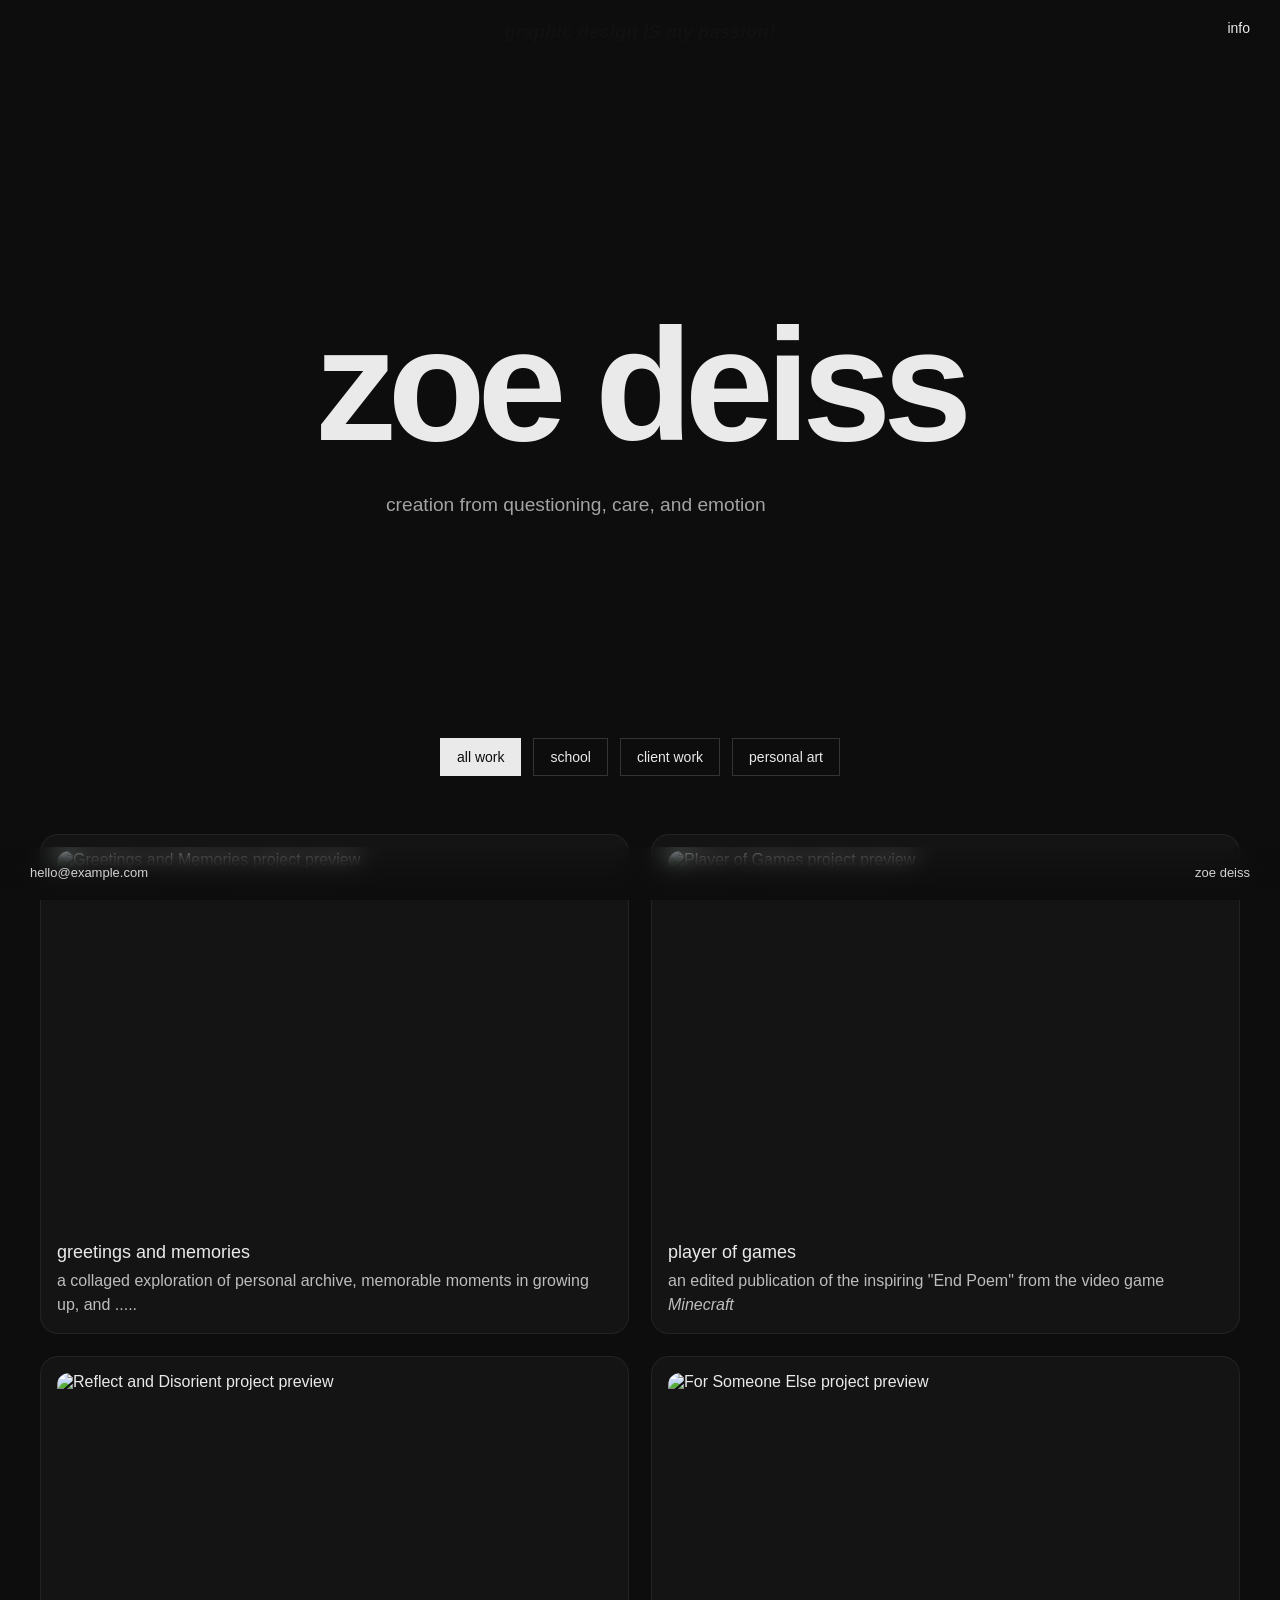
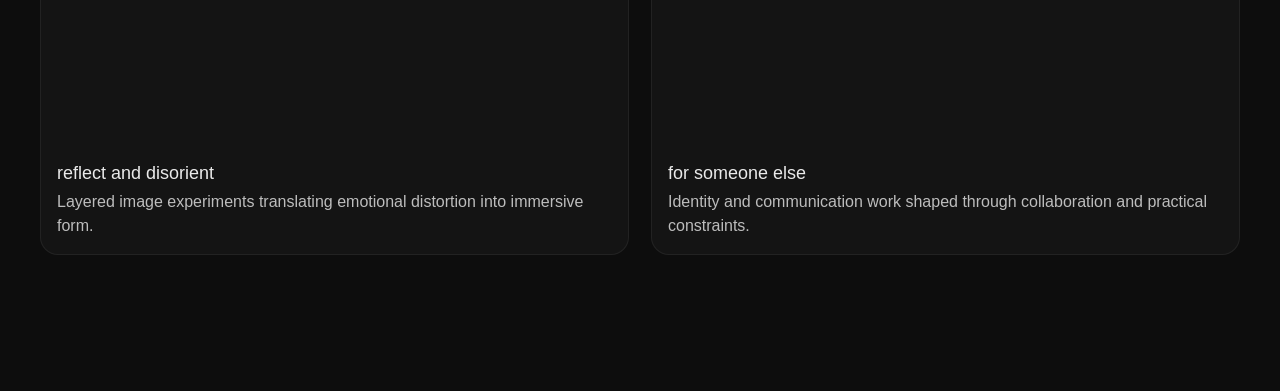
==== index.html @ 840901e9 "changes" ====
<!DOCTYPE html>
<html lang="en">
<head>
  <meta charset="UTF-8">
  <meta name="viewport" content="width=device-width, initial-scale=1.0">
  <title>zoe deiss</title>
  <link rel="stylesheet" href="css/styles.css">
</head>

<body>

<nav>
  <a href="about.html">info</a>
</nav>

<div class="secret-tagline" aria-hidden="true">graphic design IS my passion!</div>

<main class="home">
  <header class="hero">
    <section class="intro">
      <p class="intro-name">zoe deiss</p>
      <p class="intro-statement">creation from questioning, care, and emotion</p>
    </section>
  </header>

  <section class="projects-shell">
    <section class="filters" aria-label="Project categories">
      <button class="filter-button is-active" type="button" data-filter="all">all work</button>
      <button class="filter-button" type="button" data-filter="school">school</button>
      <button class="filter-button" type="button" data-filter="client">client work</button>
      <button class="filter-button" type="button" data-filter="personal">personal art</button>
    </section>

    <section class="grid">

      <a href="project.html" class="item" data-category="school">
        <img src="images/project1.jpg" alt="Greetings and Memories project preview">
        <div class="item-copy">
          <h2>greetings and memories</h2>
          <p>a collaged exploration of personal archive, memorable moments in growing up, and .....</p>
        </div>
      </a>

      <a href="project.html" class="item" data-category="school">
        <img src="images/project2.jpg" alt="Player of Games project preview">
        <div class="item-copy">
          <h2>player of games</h2>
          <p>an edited publication of the inspiring "End Poem" from the video game <i>Minecraft</i></p>
        </div>
      </a>

      <a href="project.html" class="item" data-category="personal">
        <img src="images/project1.jpg" alt="Reflect and Disorient project preview">
        <div class="item-copy">
          <h2>reflect and disorient</h2>
          <p>Layered image experiments translating emotional distortion into immersive form.</p>
        </div>
      </a>

      <a href="project.html" class="item" data-category="client">
        <img src="images/project2.jpg" alt="For Someone Else project preview">
        <div class="item-copy">
          <h2>for someone else</h2>
          <p>Identity and communication work shaped through collaboration and practical constraints.</p>
        </div>
      </a>

    </section>
  </section>
</main>

<footer class="site-footer">
  <a href="mailto:hello@example.com">hello@example.com</a>
  <span>zoe deiss</span>
</footer>
<script src="js/script.js"></script>
</body>
</html>
---- css/styles.css ----
body {
  background: #0d0d0d;
  color: #eaeaea;
  font-family: Helvetica, Arial, sans-serif;
  margin: 0;
  min-width: 320px;
}

/* NAV */
nav {
  position: fixed;
  top: 20px;
  right: 30px;
  z-index: 20;
  display: flex;
  flex-wrap: wrap;
  justify-content: flex-end;
  gap: 12px;
}

nav a {
  color: #eaeaea;
  text-decoration: none;
  font-size: 14px;
}

/* HOME */
.home {
  padding-bottom: 96px;
}

.secret-tagline {
  position: fixed;
  top: 22px;
  left: 50%;
  transform: translateX(-50%);
  z-index: 15;
  color: #111;
  font-family: Helvetica, Arial, sans-serif;
  font-size: 18px;
  font-style: italic;
  font-weight: 700;
  letter-spacing: 0.02em;
  text-align: center;
  transition: color 0.35s ease, text-shadow 0.35s ease;
}

.hero {
  min-height: 100svh;
  display: flex;
  align-items: center;
  justify-content: center;
  padding: 96px 40px 180px;
  box-sizing: border-box;
  position: relative;
  overflow: hidden;
}

.intro {
  max-width: 920px;
  text-align: center;
  display: grid;
  gap: 18px;
  line-height: 1.1;
}

.intro p {
  margin: 0;
}

.intro-name {
  font-size: clamp(4.5rem, 14vw, 10rem);
  font-weight: 700;
  letter-spacing: -0.05em;
  text-transform: lowercase;
}

.intro-statement {
  margin: 0 auto;
  max-width: 520px;
  color: #a3a3a3;
  font-size: clamp(1rem, 1.5vw, 1.2rem);
  line-height: 1.5;
}

.projects-shell {
  margin-top: calc(-1 * clamp(120px, 18vh, 180px));
  position: relative;
  z-index: 5;
}

.filters {
  display: flex;
  flex-wrap: wrap;
  gap: 12px;
  padding: 0 40px 18px;
  justify-content: center;
}

.filter-button {
  border: 1px solid rgba(255, 255, 255, 0.16);
  background: rgba(15, 15, 15, 0.78);
  backdrop-filter: blur(16px);
  color: #eaeaea;
  cursor: pointer;
  font: inherit;
  font-size: 14px;
  padding: 10px 16px;
  text-transform: lowercase;
  transition: background 0.3s ease, color 0.3s ease, border-color 0.3s ease;
}

.filter-button:hover,
.filter-button:focus-visible,
.filter-button.is-active {
  background: #eaeaea;
  border-color: #eaeaea;
  color: #0d0d0d;
}

/* GRID */
.grid {
  display: grid;
  grid-template-columns: repeat(2, minmax(0, 1fr));
  gap: 22px;
  padding: 40px;
  align-items: start;
}

.item {
  color: inherit;
  display: flex;
  flex-direction: column;
  gap: 16px;
  position: relative;
  text-decoration: none;
  overflow: hidden;
  background: rgba(255, 255, 255, 0.03);
  border: 1px solid rgba(255, 255, 255, 0.06);
  border-radius: 18px;
  padding: 16px;
  box-sizing: border-box;
}

.item img {
  aspect-ratio: 4 / 2.7;
  object-fit: cover;
  width: 100%;
  display: block;
  transition: transform 0.5s ease;
  border-radius: 12px;
}

.item:hover img {
  transform: scale(1.03);
}

.item-copy {
  display: grid;
  gap: 6px;
}

.item-copy h2 {
  font-size: 18px;
  font-weight: 400;
  margin: 0;
  text-transform: lowercase;
}

.item-copy p {
  color: #bdbdbd;
  line-height: 1.5;
  margin: 0;
}

.item.is-hidden {
  display: none;
}

.site-footer {
  position: fixed;
  bottom: 0;
  left: 0;
  right: 0;
  z-index: 20;
  display: flex;
  justify-content: space-between;
  align-items: center;
  gap: 20px;
  padding: 18px 30px 20px;
  background: linear-gradient(to top, rgba(13, 13, 13, 0.96), rgba(13, 13, 13, 0.68), transparent);
  backdrop-filter: blur(12px);
  box-sizing: border-box;
}

.site-footer,
.site-footer a {
  color: #d3d3d3;
  font-size: 13px;
  text-decoration: none;
}

/* PROJECT PAGE */
.project {
  padding: 120px 40px;
  max-width: 800px;
}

.project h1 {
  font-size: 32px;
  margin-bottom: 20px;
}

.description {
  margin-bottom: 40px;
  line-height: 1.6;
}

.images img {
  width: 100%;
  margin-bottom: 20px;
}

/* TEXT BLOCKS */
.text-block {
  margin-top: 40px;
}

.text-block h2 {
  font-size: 16px;
  margin-bottom: 10px;
}

.text-block p {
  line-height: 1.6;
}

/* ABOUT */
.about {
  padding: 120px 40px;
  max-width: 600px;
}

.about p {
  margin-bottom: 20px;
  line-height: 1.6;
}

@media (hover: hover) and (pointer: fine) {
  .secret-tagline:hover {
    color: #f0f0f0;
    text-shadow: 0 0 18px rgba(255, 255, 255, 0.18);
  }
}

@media (hover: none), (pointer: coarse) {
  .secret-tagline {
    display: none;
  }
}

@media (max-width: 900px) {
  .grid {
    grid-template-columns: 1fr;
  }

  .hero {
    padding-bottom: 150px;
  }

  .projects-shell {
    margin-top: -110px;
  }
}

@media (max-width: 640px) {
  nav {
    left: 20px;
    right: 20px;
    top: 16px;
  }

  .filters,
  .grid,
  .project,
  .about {
    padding-left: 20px;
    padding-right: 20px;
  }

  .project,
  .about {
    padding-top: 96px;
  }

  .hero {
    min-height: auto;
    padding: 120px 20px 64px;
    justify-content: flex-start;
  }

  .intro {
    text-align: left;
    gap: 14px;
  }

  .intro-name {
    font-size: clamp(3.4rem, 19vw, 5.8rem);
  }

  .intro-statement {
    margin: 0;
    max-width: 300px;
  }

  .projects-shell {
    margin-top: 0;
  }

  .grid {
    gap: 20px;
    padding-top: 24px;
  }

  .filter-button {
    width: 100%;
    text-align: left;
  }

  .site-footer {
    padding: 16px 20px 18px;
    font-size: 12px;
  }

  .project h1 {
    font-size: 26px;
  }
}
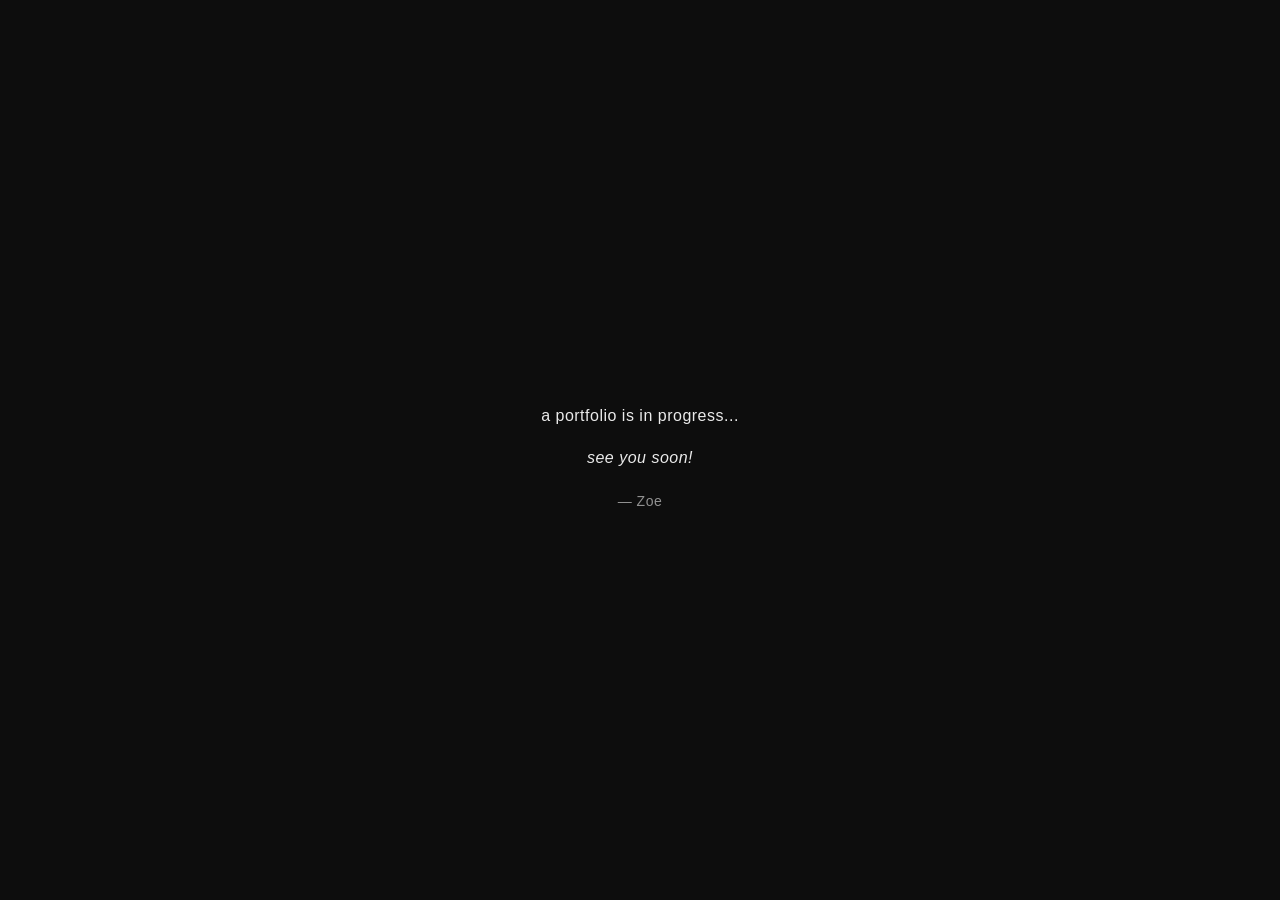
==== commit e6acd4f0: "seeusoon" ====
--- a/index.html
+++ b/index.html
@@ -2,77 +2,43 @@
 <html lang="en">
 <head>
   <meta charset="UTF-8">
-  <meta name="viewport" content="width=device-width, initial-scale=1.0">
-  <title>zoe deiss</title>
-  <link rel="stylesheet" href="css/styles.css">
+  <title>Zoe Deiss</title>
+
+  <style>
+    body {
+      margin: 0;
+      background: #0d0d0d;
+      color: #eaeaea;
+      font-family: Helvetica, Arial, sans-serif;
+      display: flex;
+      align-items: center;
+      justify-content: center;
+      height: 100vh;
+      text-align: center;
+    }
+
+    .container {
+      max-width: 400px;
+      line-height: 1.6;
+      font-size: 16px;
+      letter-spacing: 0.5px;
+    }
+
+    .name {
+      margin-top: 20px;
+      font-size: 14px;
+      opacity: 0.6;
+    }
+  </style>
 </head>
 
 <body>
 
-<nav>
-  <a href="about.html">info</a>
-</nav>
+  <div class="container">
+    <p>a portfolio is in progress...</p>
+    <p><i>see you soon!</i></p>
+    <div class="name">— Zoe</div>
+  </div>
 
-<div class="secret-tagline" aria-hidden="true">graphic design IS my passion!</div>
-
-<main class="home">
-  <header class="hero">
-    <section class="intro">
-      <p class="intro-name">zoe deiss</p>
-      <p class="intro-statement">creation from questioning, care, and emotion</p>
-    </section>
-  </header>
-
-  <section class="projects-shell">
-    <section class="filters" aria-label="Project categories">
-      <button class="filter-button is-active" type="button" data-filter="all">all work</button>
-      <button class="filter-button" type="button" data-filter="school">school</button>
-      <button class="filter-button" type="button" data-filter="client">client work</button>
-      <button class="filter-button" type="button" data-filter="personal">personal art</button>
-    </section>
-
-    <section class="grid">
-
-      <a href="project.html" class="item" data-category="school">
-        <img src="images/project1.jpg" alt="Greetings and Memories project preview">
-        <div class="item-copy">
-          <h2>greetings and memories</h2>
-          <p>a collaged exploration of personal archive, memorable moments in growing up, and .....</p>
-        </div>
-      </a>
-
-      <a href="project.html" class="item" data-category="school">
-        <img src="images/project2.jpg" alt="Player of Games project preview">
-        <div class="item-copy">
-          <h2>player of games</h2>
-          <p>an edited publication of the inspiring "End Poem" from the video game <i>Minecraft</i></p>
-        </div>
-      </a>
-
-      <a href="project.html" class="item" data-category="personal">
-        <img src="images/project1.jpg" alt="Reflect and Disorient project preview">
-        <div class="item-copy">
-          <h2>reflect and disorient</h2>
-          <p>Layered image experiments translating emotional distortion into immersive form.</p>
-        </div>
-      </a>
-
-      <a href="project.html" class="item" data-category="client">
-        <img src="images/project2.jpg" alt="For Someone Else project preview">
-        <div class="item-copy">
-          <h2>for someone else</h2>
-          <p>Identity and communication work shaped through collaboration and practical constraints.</p>
-        </div>
-      </a>
-
-    </section>
-  </section>
-</main>
-
-<footer class="site-footer">
-  <a href="mailto:hello@example.com">hello@example.com</a>
-  <span>zoe deiss</span>
-</footer>
-<script src="js/script.js"></script>
 </body>
 </html>
